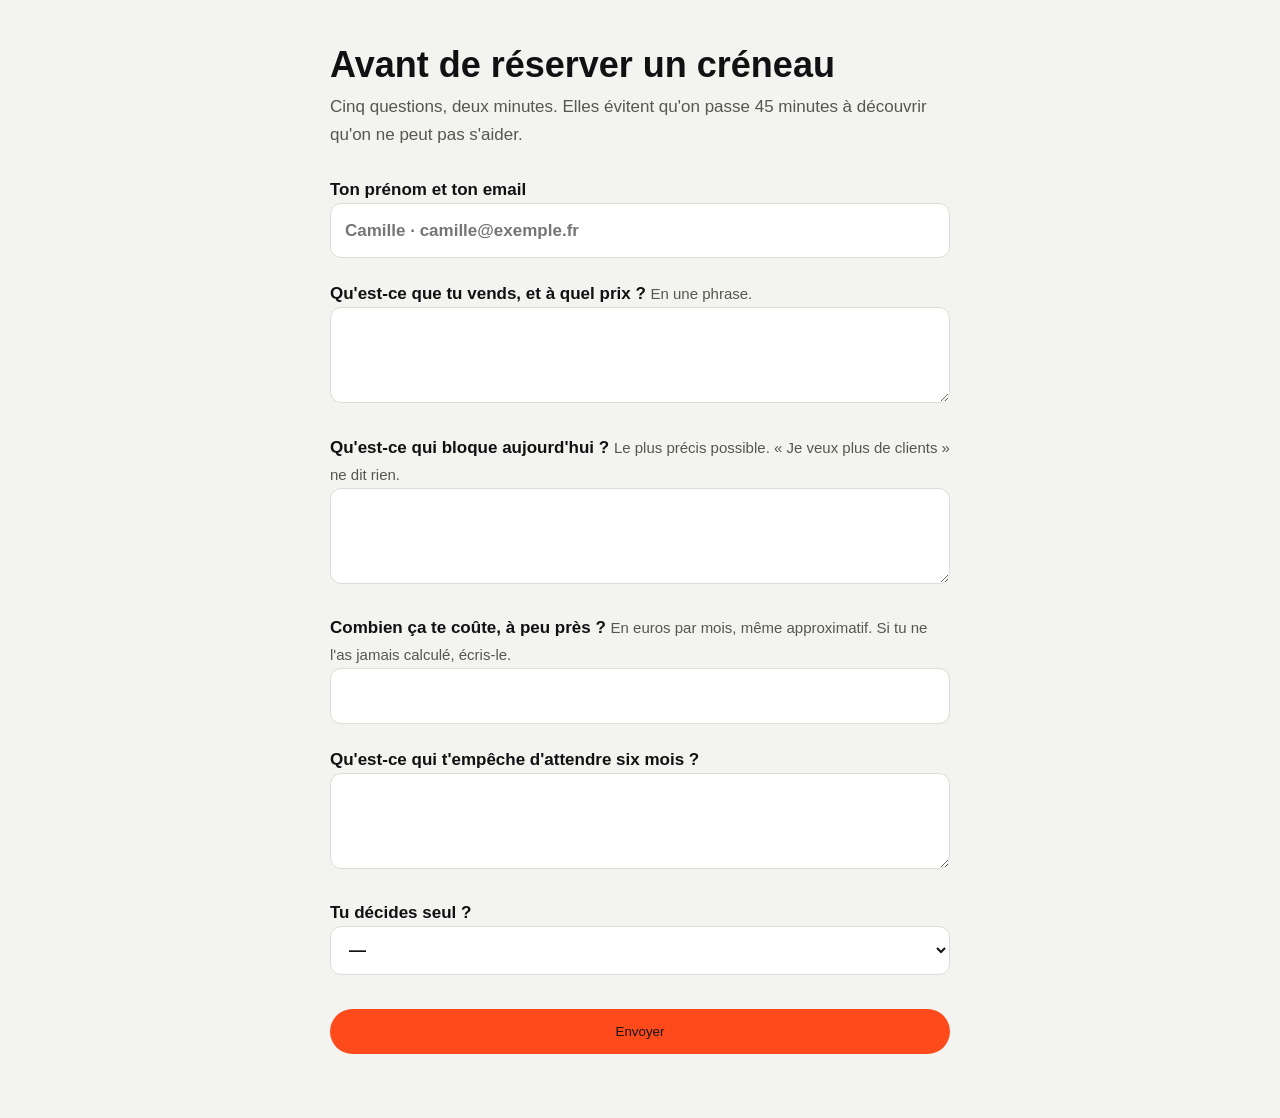
==== qualif-agent/index.html @ 07a42d64 "Playlift Kit : outils de vente IA en libre accès 8 commandes Claude Code qui tournent sur les vrais " ====
<!doctype html>
<html lang="fr">
<head>
<meta charset="utf-8">
<meta name="viewport" content="width=device-width, initial-scale=1">
<title>Avant de réserver</title>
<style>
  :root { --paper:#F3F3F0; --ink:#111114; --soft:#57574F; --accent:#FF4A1C;
          --surface:#fff; --hair:#DEDDD5; }
  @media (prefers-color-scheme: dark) {
    :root { --paper:#111113; --ink:#F4F3EF; --soft:#A6A69D; --accent:#FF5A2E;
            --surface:#191A1D; --hair:#2A2B2F; }
  }
  * { box-sizing: border-box; }
  body { margin:0; background:var(--paper); color:var(--ink); padding:0 20px 64px;
         font:17px/1.6 -apple-system,"SF Pro Display","Segoe UI",Roboto,sans-serif; }
  main { max-width:620px; margin:0 auto; }
  h1 { font-size:clamp(26px,5vw,36px); line-height:1.15; margin:44px 0 8px; }
  p.chapeau { color:var(--soft); margin:0 0 28px; }
  label { display:block; margin:22px 0 6px; font-weight:600; }
  .aide { font-weight:400; color:var(--soft); font-size:15px; }
  input, textarea, select {
    width:100%; padding:13px 14px; border:1px solid var(--hair); border-radius:11px;
    background:var(--surface); color:inherit; font:inherit; }
  textarea { min-height:96px; resize:vertical; }
  button { margin-top:28px; width:100%; padding:15px; border:0; border-radius:999px;
           background:var(--accent); color:#141414; font:600 17px/1 inherit; cursor:pointer; }
  button[disabled] { opacity:.55; cursor:default; }
  #fin { display:none; }
  #fin a { color:var(--accent); }
</style>
</head>
<body>
<main>
  <div id="formulaire">
    <h1>Avant de réserver un créneau</h1>
    <p class="chapeau">Cinq questions, deux minutes. Elles évitent qu'on passe 45 minutes à découvrir qu'on ne peut pas s'aider.</p>

    <form id="f">
      <label>Ton prénom et ton email
        <input name="Contact" required placeholder="Camille · camille@exemple.fr">
      </label>

      <label>Qu'est-ce que tu vends, et à quel prix ?
        <span class="aide">En une phrase.</span>
        <textarea name="Offre" required></textarea>
      </label>

      <label>Qu'est-ce qui bloque aujourd'hui ?
        <span class="aide">Le plus précis possible. « Je veux plus de clients » ne dit rien.</span>
        <textarea name="Blocage" required></textarea>
      </label>

      <label>Combien ça te coûte, à peu près ?
        <span class="aide">En euros par mois, même approximatif. Si tu ne l'as jamais calculé, écris-le.</span>
        <input name="Cout" required>
      </label>

      <label>Qu'est-ce qui t'empêche d'attendre six mois ?
        <textarea name="Urgence" required></textarea>
      </label>

      <label>Tu décides seul ?
        <select name="Decision" required>
          <option value="">—</option>
          <option>Oui, je décide seul</option>
          <option>Avec un associé</option>
          <option>Je dois en parler à quelqu'un d'autre</option>
        </select>
      </label>

      <button type="submit">Envoyer</button>
    </form>
  </div>

  <div id="fin">
    <h1>C'est envoyé.</h1>
    <p class="chapeau" id="message"></p>
  </div>
</main>

<script>
var CALENDRIER = "{{CALENDRIER}}";
document.getElementById("f").addEventListener("submit", function (e) {
  e.preventDefault();
  var btn = e.target.querySelector("button");
  btn.disabled = true; btn.textContent = "Un instant…";
  var data = {};
  new FormData(e.target).forEach(function (v, k) { data[k] = v; });

  fetch("/", { method: "POST", headers: { "Content-Type": "application/json" },
               body: JSON.stringify(data) })
    .then(function (r) { return r.json(); })
    .then(function (res) {
      document.getElementById("formulaire").style.display = "none";
      document.getElementById("fin").style.display = "block";
      // Un lead écarté ne l'apprend jamais : on ne braque personne, et un tiède
      // d'aujourd'hui peut devenir un client dans trois mois.
      var m = document.getElementById("message");
      if (res.retenu && CALENDRIER && CALENDRIER.indexOf("{{") !== 0) {
        m.innerHTML = 'Choisis ton créneau : <a href="' + CALENDRIER + '">réserver</a>.';
      } else {
        m.textContent = "Je lis ça et je te réponds personnellement sous 24 h.";
      }
    })
    .catch(function () {
      btn.disabled = false; btn.textContent = "Réessayer";
    });
});
</script>
</body>
</html>
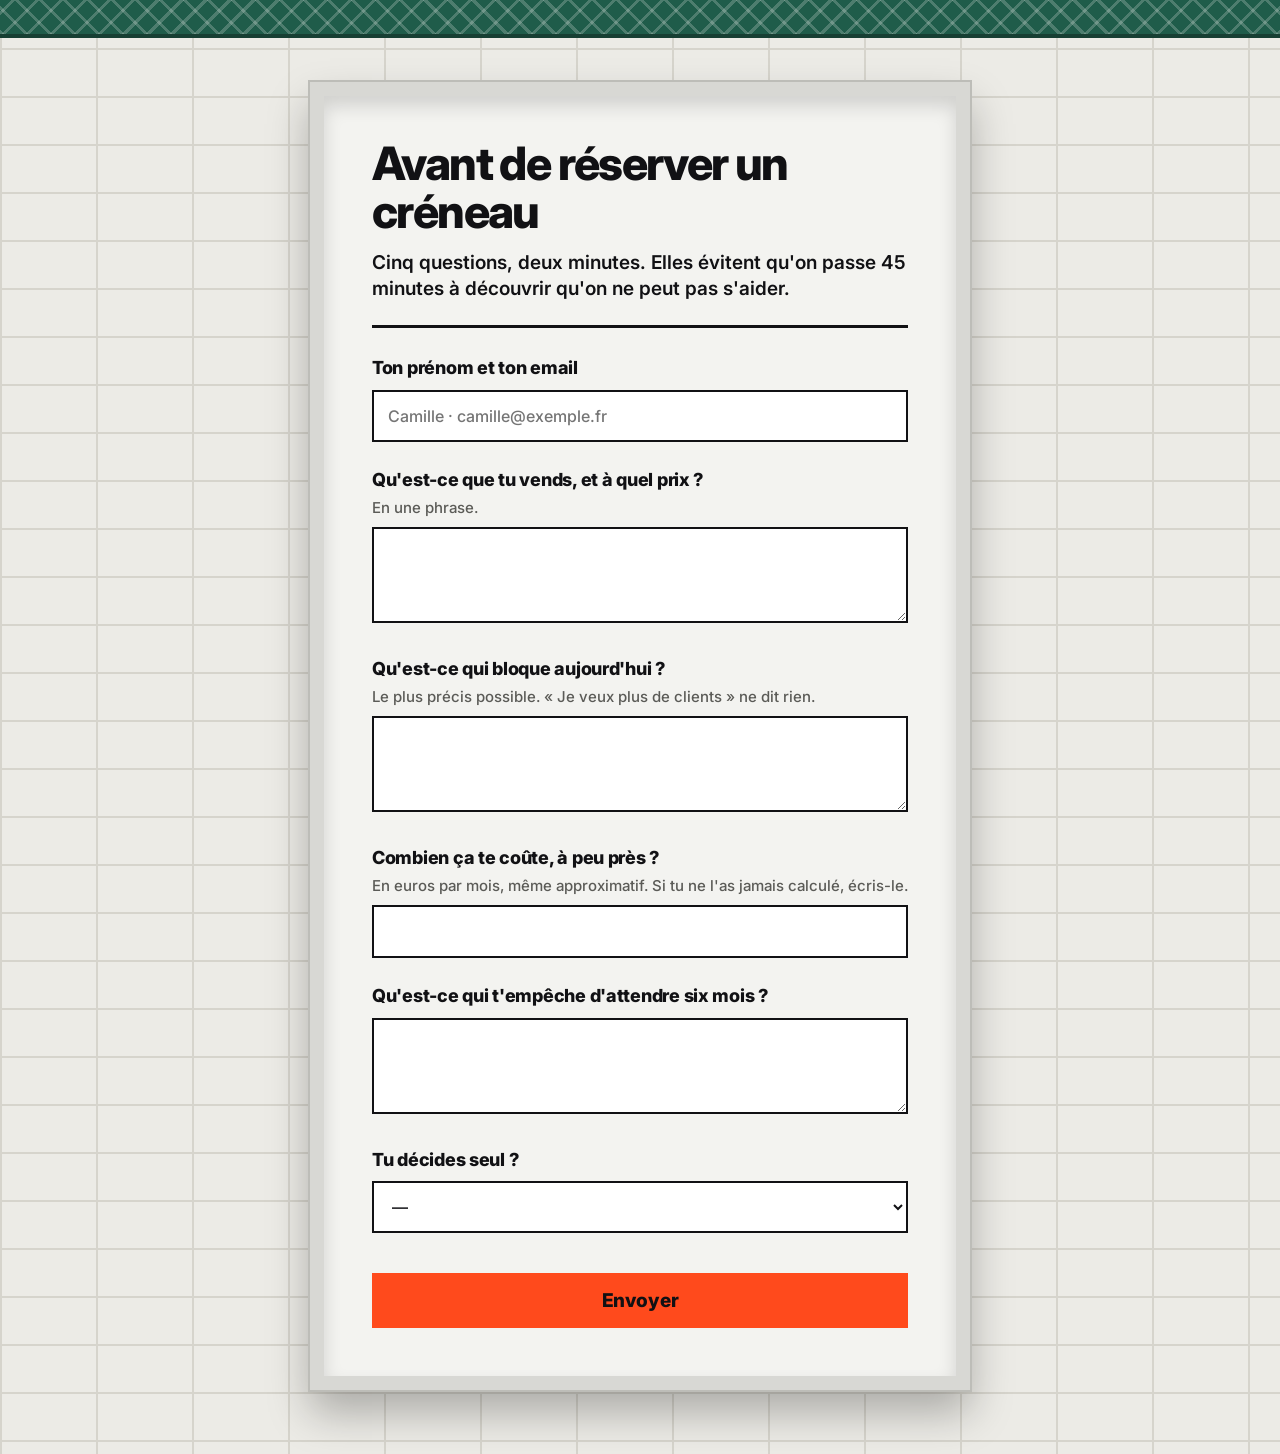
==== commit 7fe54c0d: "Qualif agent : formulaire en DA métro (mur carrelé, frise, affiche papier, Inter) Co-Authored-By: Cl" ====
--- a/qualif-agent/index.html
+++ b/qualif-agent/index.html
@@ -4,30 +4,41 @@
 <meta charset="utf-8">
 <meta name="viewport" content="width=device-width, initial-scale=1">
 <title>Avant de réserver</title>
+<link rel="preconnect" href="https://fonts.googleapis.com">
+<link href="https://fonts.googleapis.com/css2?family=Inter:opsz,wght@14..32,500;14..32,700;14..32,800&display=swap" rel="stylesheet">
 <style>
-  :root { --paper:#F3F3F0; --ink:#111114; --soft:#57574F; --accent:#FF4A1C;
-          --surface:#fff; --hair:#DEDDD5; }
-  @media (prefers-color-scheme: dark) {
-    :root { --paper:#111113; --ink:#F4F3EF; --soft:#A6A69D; --accent:#FF5A2E;
-            --surface:#191A1D; --hair:#2A2B2F; }
-  }
-  * { box-sizing: border-box; }
-  body { margin:0; background:var(--paper); color:var(--ink); padding:0 20px 64px;
-         font:17px/1.6 -apple-system,"SF Pro Display","Segoe UI",Roboto,sans-serif; }
-  main { max-width:620px; margin:0 auto; }
-  h1 { font-size:clamp(26px,5vw,36px); line-height:1.15; margin:44px 0 8px; }
-  p.chapeau { color:var(--soft); margin:0 0 28px; }
-  label { display:block; margin:22px 0 6px; font-weight:600; }
-  .aide { font-weight:400; color:var(--soft); font-size:15px; }
+  /* DA métro Playlift : mur carrelé, frise verte, le formulaire est une affiche papier */
+  :root { --orange:#FF4A1C; --noir:#111114; --jaune:#FF9A1F; --blanc:#F3F3F0; --frise:#1F5C4A;
+          --carreau:#ECEBE6; --joint:#D6D4CC; --gris:#5B5B57;
+          --sans:"Inter",-apple-system,"SF Pro Display",Arial,sans-serif; }
+  * { box-sizing:border-box; }
+  body { margin:0; color:var(--noir); padding:0 16px 64px;
+         font:17px/1.55 var(--sans); -webkit-font-smoothing:antialiased;
+         background-color:var(--carreau);
+         background-image:linear-gradient(var(--joint) 2px,transparent 2px),linear-gradient(90deg,var(--joint) 2px,transparent 2px);
+         background-size:96px 48px; }
+  body::before { content:""; display:block; height:34px; margin:0 -16px 44px; background:var(--frise);
+         background-image:repeating-linear-gradient(45deg,rgba(243,243,240,.22) 0 3px,transparent 3px 17px),repeating-linear-gradient(-45deg,rgba(243,243,240,.22) 0 3px,transparent 3px 17px);
+         border-bottom:4px solid #173F33; }
+  main { max-width:660px; margin:0 auto; background:var(--blanc); padding:44px 48px 48px;
+         border:14px solid #D8D8D4; outline:2px solid #BDBDB8;
+         box-shadow:inset 0 10px 18px rgba(0,0,0,.14),0 22px 40px rgba(0,0,0,.28); }
+  h1 { font-size:clamp(30px,6vw,46px); font-weight:800; letter-spacing:-.035em; line-height:1.04; margin:0 0 14px; }
+  p.chapeau { font-size:19px; font-weight:600; line-height:1.4; margin:0 0 26px; padding-bottom:22px; border-bottom:3px solid var(--noir); }
+  label { display:block; margin:24px 0 8px; font-weight:800; font-size:18px; letter-spacing:-.015em; }
+  .aide { display:block; font-weight:500; color:var(--gris); font-size:15px; letter-spacing:0; margin-top:2px; }
   input, textarea, select {
-    width:100%; padding:13px 14px; border:1px solid var(--hair); border-radius:11px;
-    background:var(--surface); color:inherit; font:inherit; }
+    width:100%; margin-top:8px; padding:13px 14px; border:2px solid var(--noir); border-radius:0;
+    background:#fff; color:inherit; font:500 16px/1.4 var(--sans); }
+  input:focus, textarea:focus, select:focus { outline:3px solid var(--orange); outline-offset:0; }
   textarea { min-height:96px; resize:vertical; }
-  button { margin-top:28px; width:100%; padding:15px; border:0; border-radius:999px;
-           background:var(--accent); color:#141414; font:600 17px/1 inherit; cursor:pointer; }
+  button { margin-top:32px; width:100%; padding:18px; border:0; border-radius:0;
+           background:var(--orange); color:var(--noir); font:800 19px/1 var(--sans); letter-spacing:-.01em; cursor:pointer; }
+  button:hover { background:var(--noir); color:var(--orange); }
   button[disabled] { opacity:.55; cursor:default; }
   #fin { display:none; }
-  #fin a { color:var(--accent); }
+  #fin a { color:var(--noir); font-weight:800; text-decoration:none; border-bottom:3px solid var(--orange); }
+  @media (max-width:640px) { main { padding:26px 20px 30px; border-width:8px; } body::before { margin-bottom:28px; } }
 </style>
 </head>
 <body>
